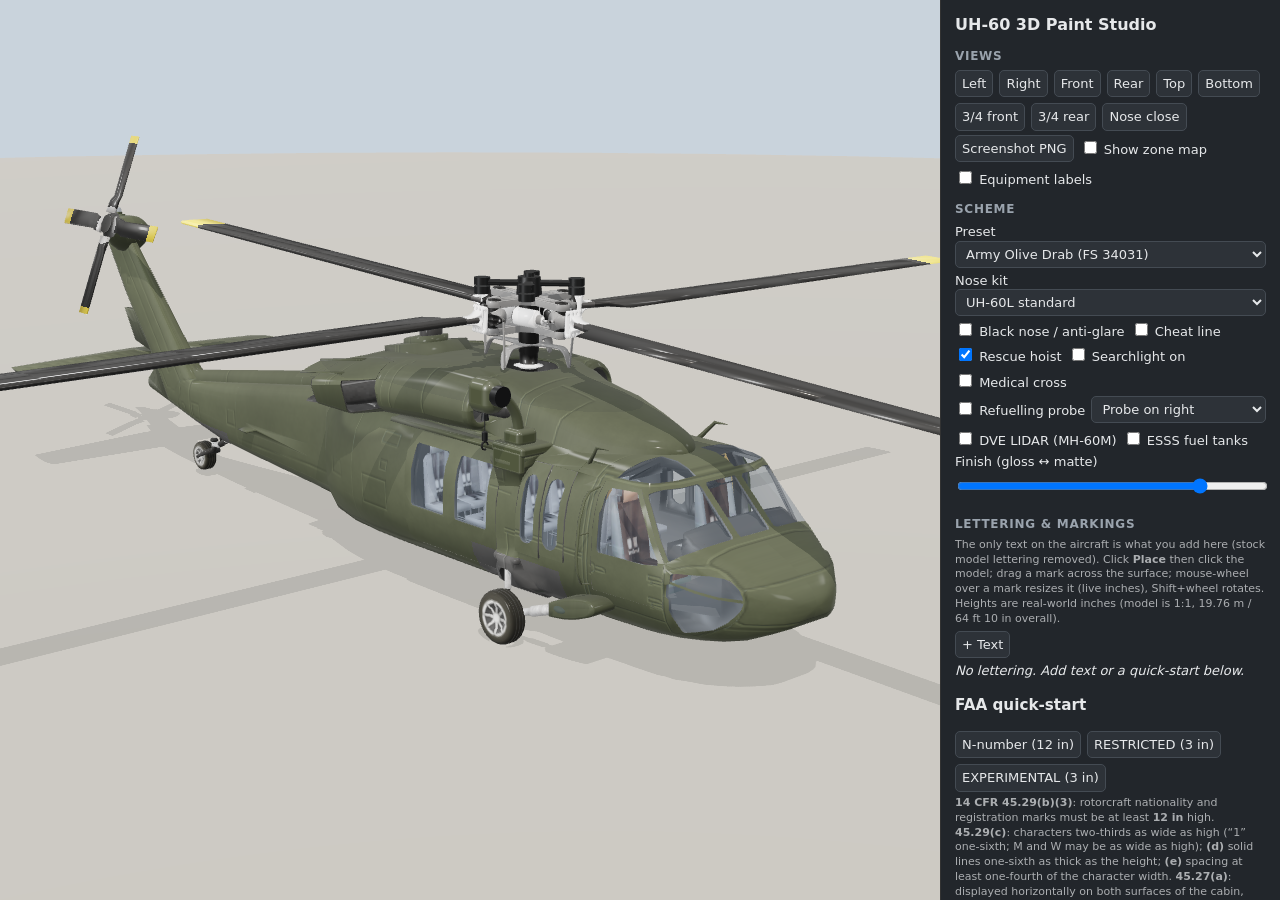
==== index.html @ edaa4375 "v5: clean stock markings, user lettering with FAA quick-starts, USCG graphics" ====
<!doctype html>
<html lang="en"><head><meta charset="utf-8"><meta name="viewport" content="width=device-width,initial-scale=1">
<title>UH-60 3D Paint Studio</title><link rel="stylesheet" href="style.css">
<script type="importmap">{"imports":{"three":"./lib/three/three.module.js","three/addons/":"./lib/three/addons/"}}</script>
</head><body>
<div id="view"><canvas id="c"></canvas><div id="split" hidden></div><div id="markTip" hidden></div><div id="labels"></div><div id="loading">Loading model…</div></div>
<aside id="ui">
  <h1>UH-60 3D Paint Studio</h1>
  <section><h2>Views</h2><div class="row" id="views"></div>
    <div class="row"><button id="shot">Screenshot PNG</button><label><input type="checkbox" id="zdbg"> Show zone map</label><label><input type="checkbox" id="labelsT"> Equipment labels</label></div></section>
  <section><h2>Scheme</h2>
    <label>Preset <select id="preset"></select></label>
    <label>Nose kit <select id="nose"></select></label>
    <div class="row"><label><input type="checkbox" id="antiglare"> Black nose / anti-glare</label><label><input type="checkbox" id="stripe"> Cheat line</label></div>
    <div class="row"><label><input type="checkbox" id="hoist"> Rescue hoist</label><label><input type="checkbox" id="light"> Searchlight on</label><label><input type="checkbox" id="cross"> Medical cross</label></div>
    <div class="row"><label><input type="checkbox" id="probe"> Refuelling probe</label><select id="probeSide"><option value="right">Probe on right</option><option value="left">Probe on left</option></select><label><input type="checkbox" id="lidar"> DVE LIDAR (MH-60M)</label><label><input type="checkbox" id="tanks"> ESSS fuel tanks</label></div>
    <label>Finish (gloss ↔ matte) <input type="range" id="finish" min="0.15" max="0.95" step="0.05"></label>
  </section>
  <section><h2>Lettering &amp; markings</h2>
    <p class="hint">The only text on the aircraft is what you add here (stock model lettering removed). Click <b>Place</b> then click the model; drag a mark across the surface; mouse-wheel over a mark resizes it (live inches), Shift+wheel rotates. Heights are real-world inches (model is 1:1, 19.76 m / 64 ft 10 in overall).</p>
    <div class="row"><button id="addText">+ Text</button></div>
    <div id="marks"></div>
    <h3>FAA quick-start</h3>
    <div class="row"><button id="faaN">N-number (12 in)</button><button id="faaR">RESTRICTED (3 in)</button><button id="faaX">EXPERIMENTAL (3 in)</button></div>
    <p class="hint cfr"><b>14 CFR 45.29(b)(3)</b>: rotorcraft nationality and registration marks must be at least <b>12 in</b> high. <b>45.29(c)</b>: characters two-thirds as wide as high (“1” one-sixth; M and W may be as wide as high); <b>(d)</b> solid lines one-sixth as thick as the height; <b>(e)</b> spacing at least one-fourth of the character width. <b>45.27(a)</b>: displayed horizontally on both surfaces of the cabin, fuselage, boom or tail. <b>45.23(b)</b>: on limited, restricted, experimental or provisionally certificated aircraft, the applicable word near each entrance to the cabin, cockpit or pilot station, in letters <b>not less than 2 in nor more than 6 in</b> high. Source: <a href="https://www.ecfr.gov/current/title-14/chapter-I/subchapter-C/part-45" target="_blank" rel="noopener">eCFR 14 CFR part 45</a> (current to Oct 22, 2026; last amended 90 FR 35211, Jul 24, 2025). “FAA proportions” sets glyph widths and spacing per 45.29(c)/(e); stroke thickness follows the font. Check your own aircraft's certification basis.</p>
    <h3>USCG-style graphics</h3>
    <div class="row"><label><input type="checkbox" id="uscgJet"> JET INTAKE chevron + DANGER box</label><label><input type="checkbox" id="uscgRescue"> RESCUE arrows (cockpit doors)</label></div>
  </section>
  <section><h2>Panels</h2>
    <div class="row"><label><input type="checkbox" id="panelMode" checked> Click to select panels</label><span id="selInfo"></span></div>
    <div class="row"><input type="color" id="panelColor" value="#c8102e"><button id="paintSel">Paint selected</button><button id="clearSel">Reset selected</button><button id="mirrorSel">+ other side</button><button id="deselect">Deselect</button></div>
  </section>
  <section><h2>Paint-break planes</h2>
    <div class="row"><button id="addV">+ Vertical</button><button id="addH">+ Horizontal</button><button id="addF">+ Free</button>
      <label><input type="checkbox" id="showPlanes" checked> Show planes</label>
      <select id="gizmoMode"><option value="translate">Gizmo: move</option><option value="rotate">Gizmo: rotate</option></select></div>
    <div id="planes"></div>
    <h3>Regions <button id="addR">+ Region</button></h3>
    <p class="hint">A region is painted where every chosen plane condition holds (e.g. behind P1 AND above P2). Later regions win; painted panels and the anti-glare sit on top.</p>
    <div id="regions"></div>
  </section>
  <section><h2>Zone colours</h2><div id="zones"></div></section>
  <section><h2>Save / compare</h2>
    <div class="row"><input id="saveName" placeholder="Scheme name"><button id="save">Save</button></div>
    <div id="saved"></div>
    <div class="row"><select id="cmpA"></select><select id="cmpB"></select><button id="compare">Compare A | B</button><button id="cmpOff">Exit</button></div>
    <div class="row"><button id="export">Export JSON</button><button id="importBtn">Import JSON</button><input type="file" id="importFile" accept="application/json" hidden></div>
  </section>
  <section class="credit"><h2>Credits</h2>
    <p>3D model: <a href="https://sketchfab.com/3d-models/sikorsky-uh-60-black-hawk-ee81eb66006b4d8980d0cf9ff6304b69" target="_blank" rel="noopener">“Sikorsky UH-60 Black Hawk” by helijah</a>, licensed <a href="https://creativecommons.org/licenses/by/4.0/" target="_blank" rel="noopener">CC BY 4.0</a>. Repainted with a zone mask, mission-equipment kits, decals and lighting added.</p>
    <p>Renderer: three.js (MIT). Kit dimensions: MH-60T ESS 9-in gimbal; Wescam MX-10 260 mm × 355 mm; others scaled from photos (approximate).</p>
  </section>
</aside>
<script type="module" src="app.js"></script>
</body></html>
---- style.css ----
*{box-sizing:border-box}body{margin:0;font:13px/1.35 system-ui,-apple-system,Segoe UI,Roboto,sans-serif;background:#1b1e22;color:#e6e8ea;display:flex;height:100vh;overflow:hidden}
#view{flex:1;position:relative;min-width:0}#c{width:100%;height:100%;display:block;touch-action:none}
#loading{position:absolute;inset:0;display:grid;place-items:center;font-size:18px;color:#cfd4d9;background:#2a2f35}
#split{position:absolute;top:0;bottom:0;left:50%;width:2px;background:#fff8}
#ui{width:340px;overflow:auto;padding:10px 14px;background:#22262b;border-left:1px solid #333}
h1{font-size:16px;margin:4px 0 8px}h2{font-size:12px;text-transform:uppercase;letter-spacing:.06em;color:#9aa3ad;margin:12px 0 6px}
label{display:block;margin:4px 0}.row{display:flex;flex-wrap:wrap;gap:6px;align-items:center;margin:4px 0}.row label{margin:0}
input,select,button{font:inherit;color:inherit;background:#2d3238;border:1px solid #444b53;border-radius:5px;padding:4px 6px}
select,input:not([type]),input[type=range]{width:100%}.row select,.row input:not([type=checkbox]){width:auto;flex:1}
button{cursor:pointer}button:hover{background:#3a4047}
.zone{display:flex;align-items:center;gap:8px;margin:3px 0}.zone input[type=color]{width:38px;height:24px;padding:0;border:none;background:none}
#saved .item{display:flex;justify-content:space-between;align-items:center;gap:6px;margin:2px 0}
.credit p{color:#aeb6bf;font-size:12px}a{color:#8fc1ff}
body.shot #ui{display:none}
@media (max-width:800px){body{flex-direction:column}#ui{width:100%;height:45vh}#view{height:55vh}}
#labels{position:absolute;inset:0;pointer-events:none}

.plane,.region{border:1px solid #0002;border-radius:6px;padding:6px;margin:6px 0}
.plane.act{border-color:#ffb000;background:#ffb00010}
label.sl{display:grid;grid-template-columns:1fr 2fr 3em;gap:6px;align-items:center;font-size:12px}
.hint{font-size:11px;opacity:.7;margin:2px 0}
body.shot #view{inset:0}

#markTip{position:absolute;pointer-events:none;background:#111d;color:#fff;font:600 12px system-ui;padding:3px 7px;border-radius:4px;z-index:5;white-space:nowrap}
.mark{border:1px solid #3334;border-radius:6px;padding:6px;margin:6px 0}
.mark.sel{border-color:#0af;box-shadow:0 0 0 1px #0af inset}
.mark input[type=number]{width:4.2em}
.mark input[data-k=text]{flex:1;min-width:8em}
.ok{color:#1a7f37;font-size:11px}.bad{color:#c62828;font-size:11px}
.cfr{font-size:11px;line-height:1.35}
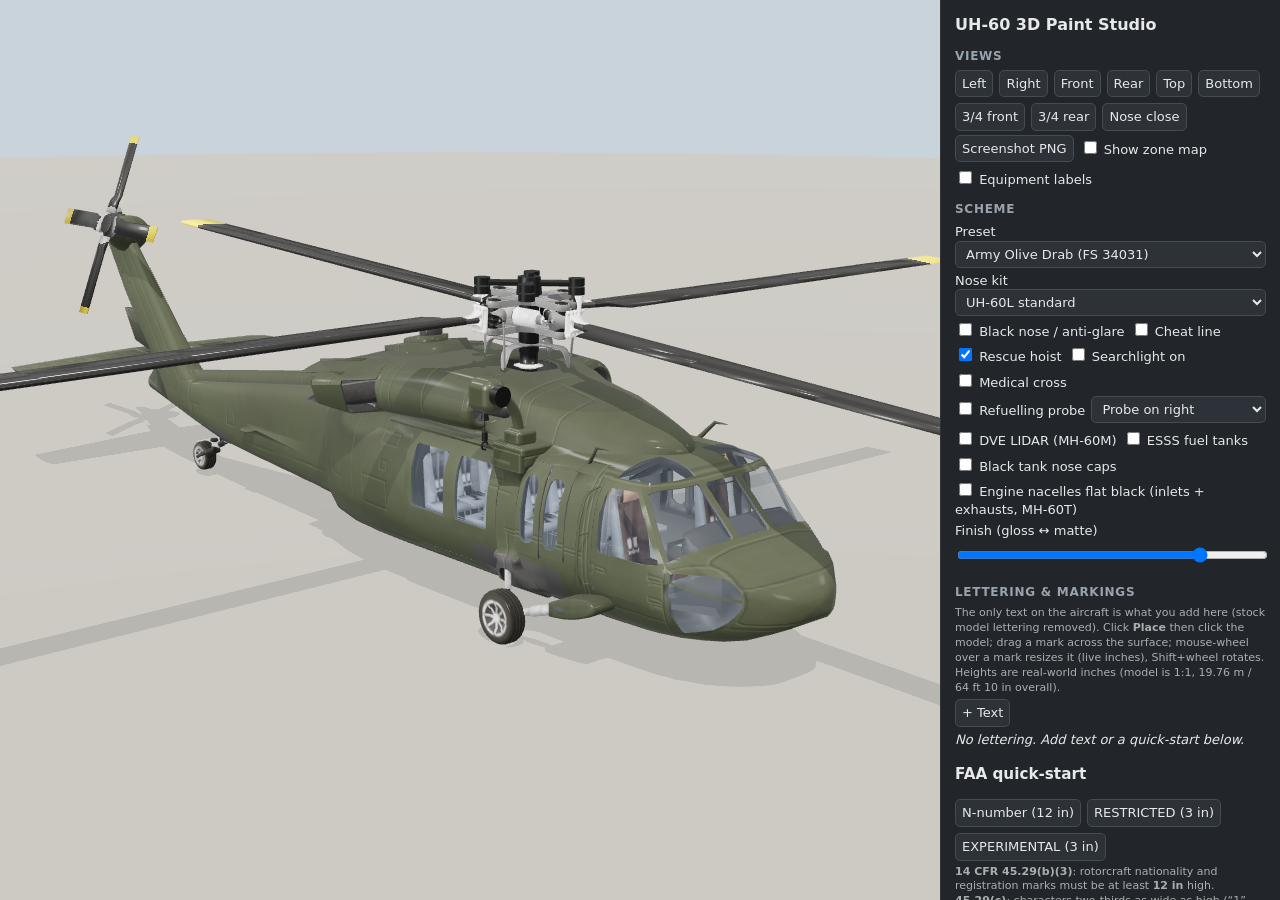
==== commit 216f6741: "v6: flat-black engine nacelle inlets/exhausts toggle, black ESSS tank nose caps, tanks repositioned " ====
--- a/index.html
+++ b/index.html
@@ -13,7 +13,8 @@
     <label>Nose kit <select id="nose"></select></label>
     <div class="row"><label><input type="checkbox" id="antiglare"> Black nose / anti-glare</label><label><input type="checkbox" id="stripe"> Cheat line</label></div>
     <div class="row"><label><input type="checkbox" id="hoist"> Rescue hoist</label><label><input type="checkbox" id="light"> Searchlight on</label><label><input type="checkbox" id="cross"> Medical cross</label></div>
-    <div class="row"><label><input type="checkbox" id="probe"> Refuelling probe</label><select id="probeSide"><option value="right">Probe on right</option><option value="left">Probe on left</option></select><label><input type="checkbox" id="lidar"> DVE LIDAR (MH-60M)</label><label><input type="checkbox" id="tanks"> ESSS fuel tanks</label></div>
+    <div class="row"><label><input type="checkbox" id="probe"> Refuelling probe</label><select id="probeSide"><option value="right">Probe on right</option><option value="left">Probe on left</option></select><label><input type="checkbox" id="lidar"> DVE LIDAR (MH-60M)</label><label><input type="checkbox" id="tanks"> ESSS fuel tanks</label><label><input type="checkbox" id="tankCaps"> Black tank nose caps</label></div>
+    <div class="row"><label><input type="checkbox" id="nacelles"> Engine nacelles flat black (inlets + exhausts, MH-60T)</label></div>
     <label>Finish (gloss ↔ matte) <input type="range" id="finish" min="0.15" max="0.95" step="0.05"></label>
   </section>
   <section><h2>Lettering &amp; markings</h2>
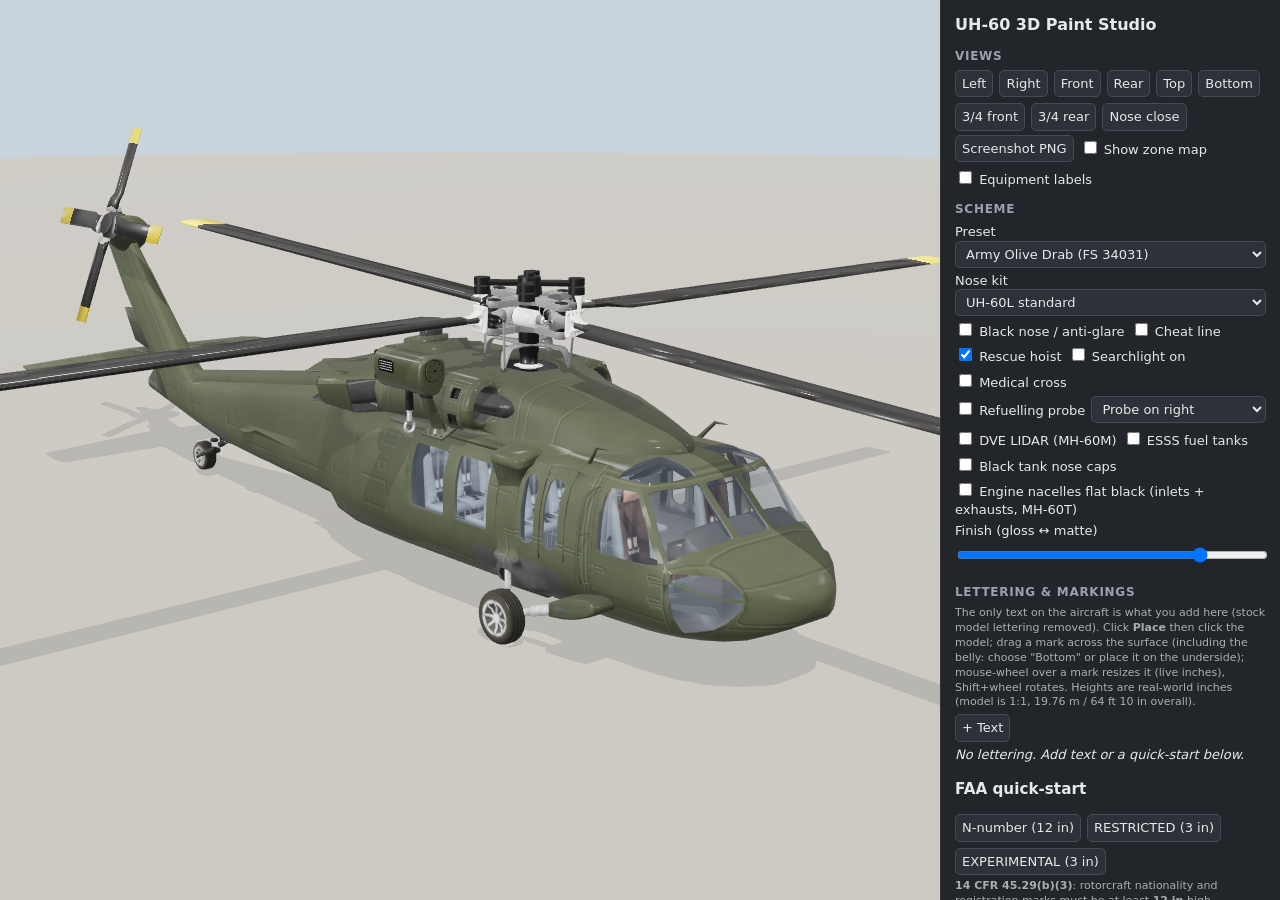
==== commit 080eda59: "Texas star: drag/wheel/panel move+resize in inches, clamped to blue field, reset; lettering on the b" ====
--- a/index.html
+++ b/index.html
@@ -18,12 +18,16 @@
     <label>Finish (gloss ↔ matte) <input type="range" id="finish" min="0.15" max="0.95" step="0.05"></label>
   </section>
   <section><h2>Lettering &amp; markings</h2>
-    <p class="hint">The only text on the aircraft is what you add here (stock model lettering removed). Click <b>Place</b> then click the model; drag a mark across the surface; mouse-wheel over a mark resizes it (live inches), Shift+wheel rotates. Heights are real-world inches (model is 1:1, 19.76 m / 64 ft 10 in overall).</p>
+    <p class="hint">The only text on the aircraft is what you add here (stock model lettering removed). Click <b>Place</b> then click the model; drag a mark across the surface (including the belly: choose "Bottom" or place it on the underside); mouse-wheel over a mark resizes it (live inches), Shift+wheel rotates. Heights are real-world inches (model is 1:1, 19.76 m / 64 ft 10 in overall).</p>
     <div class="row"><button id="addText">+ Text</button></div>
     <div id="marks"></div>
     <h3>FAA quick-start</h3>
     <div class="row"><button id="faaN">N-number (12 in)</button><button id="faaR">RESTRICTED (3 in)</button><button id="faaX">EXPERIMENTAL (3 in)</button></div>
     <p class="hint cfr"><b>14 CFR 45.29(b)(3)</b>: rotorcraft nationality and registration marks must be at least <b>12 in</b> high. <b>45.29(c)</b>: characters two-thirds as wide as high (“1” one-sixth; M and W may be as wide as high); <b>(d)</b> solid lines one-sixth as thick as the height; <b>(e)</b> spacing at least one-fourth of the character width. <b>45.27(a)</b>: displayed horizontally on both surfaces of the cabin, fuselage, boom or tail. <b>45.23(b)</b>: on limited, restricted, experimental or provisionally certificated aircraft, the applicable word near each entrance to the cabin, cockpit or pilot station, in letters <b>not less than 2 in nor more than 6 in</b> high. Source: <a href="https://www.ecfr.gov/current/title-14/chapter-I/subchapter-C/part-45" target="_blank" rel="noopener">eCFR 14 CFR part 45</a> (current to Oct 22, 2026; last amended 90 FR 35211, Jul 24, 2025). “FAA proportions” sets glyph widths and spacing per 45.29(c)/(e); stroke thickness follows the font. Check your own aircraft's certification basis.</p>
+    <div id="starBox" hidden><h3>Texas star <button id="starReset">Reset star</button></h3>
+      <p class="hint">Drag the white star on the model to move it within the blue field; mouse-wheel over it to resize. Offsets are from the default position.</p>
+      <div class="row"><label>Size <input type="number" id="starIn" step="0.5" min="4" max="59"> in</label><input type="range" id="starRng" min="4" max="59" step="0.5"><span id="starHin"></span></div>
+      <div class="row"><label>Aft <input type="number" id="starA" step="1"> in</label><label>Up <input type="number" id="starY" step="1"> in</label></div></div>
     <h3>USCG-style graphics</h3>
     <div class="row"><label><input type="checkbox" id="uscgJet"> JET INTAKE chevron + DANGER box</label><label><input type="checkbox" id="uscgRescue"> RESCUE arrows (cockpit doors)</label></div>
   </section>
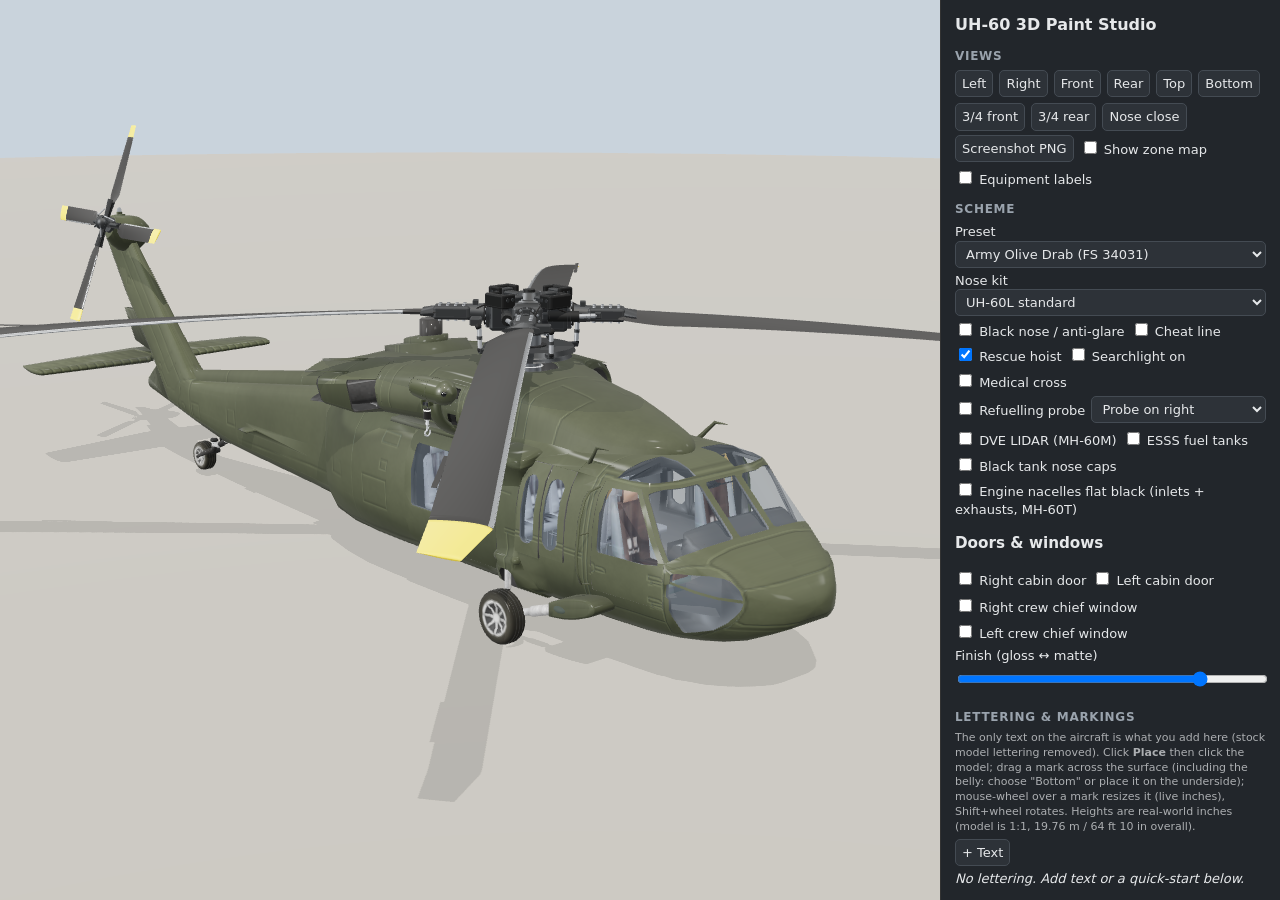
==== commit 07db911c: "Doors: open/close cabin sliding doors and crew chief windows (animated, paint/decals move, saved wit" ====
--- a/index.html
+++ b/index.html
@@ -15,6 +15,7 @@
     <div class="row"><label><input type="checkbox" id="hoist"> Rescue hoist</label><label><input type="checkbox" id="light"> Searchlight on</label><label><input type="checkbox" id="cross"> Medical cross</label></div>
     <div class="row"><label><input type="checkbox" id="probe"> Refuelling probe</label><select id="probeSide"><option value="right">Probe on right</option><option value="left">Probe on left</option></select><label><input type="checkbox" id="lidar"> DVE LIDAR (MH-60M)</label><label><input type="checkbox" id="tanks"> ESSS fuel tanks</label><label><input type="checkbox" id="tankCaps"> Black tank nose caps</label></div>
     <div class="row"><label><input type="checkbox" id="nacelles"> Engine nacelles flat black (inlets + exhausts, MH-60T)</label></div>
+    <h3>Doors &amp; windows</h3><div class="row" id="doorsRow"></div>
     <label>Finish (gloss ↔ matte) <input type="range" id="finish" min="0.15" max="0.95" step="0.05"></label>
   </section>
   <section><h2>Lettering &amp; markings</h2>
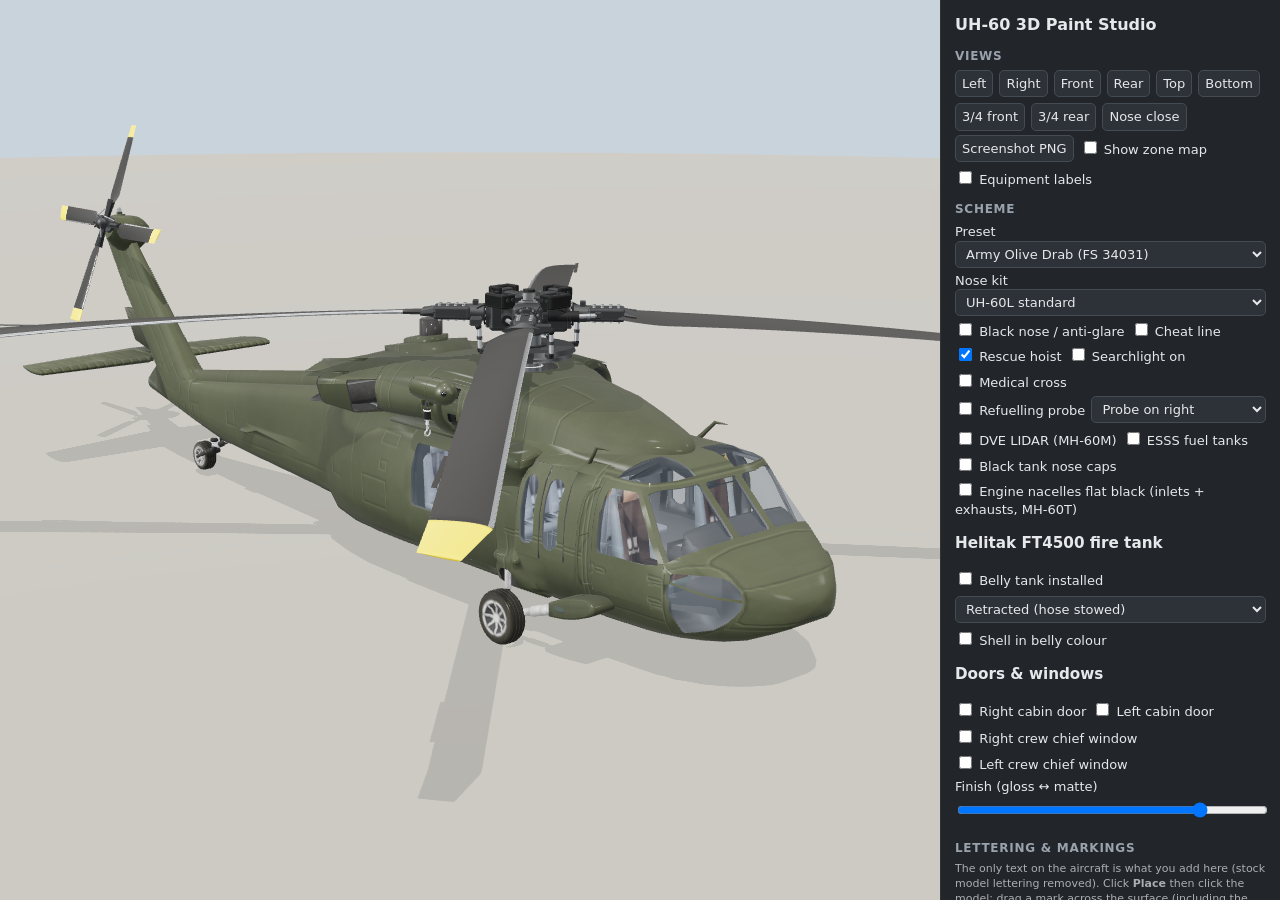
==== commit 8ab098f1: "Add Helitak FT4500 belly fire tank option (extend/retract with snorkel hose)" ====
--- a/index.html
+++ b/index.html
@@ -15,6 +15,7 @@
     <div class="row"><label><input type="checkbox" id="hoist"> Rescue hoist</label><label><input type="checkbox" id="light"> Searchlight on</label><label><input type="checkbox" id="cross"> Medical cross</label></div>
     <div class="row"><label><input type="checkbox" id="probe"> Refuelling probe</label><select id="probeSide"><option value="right">Probe on right</option><option value="left">Probe on left</option></select><label><input type="checkbox" id="lidar"> DVE LIDAR (MH-60M)</label><label><input type="checkbox" id="tanks"> ESSS fuel tanks</label><label><input type="checkbox" id="tankCaps"> Black tank nose caps</label></div>
     <div class="row"><label><input type="checkbox" id="nacelles"> Engine nacelles flat black (inlets + exhausts, MH-60T)</label></div>
+    <h3>Helitak FT4500 fire tank</h3><div class="row"><label><input type="checkbox" id="helitak"> Belly tank installed</label><select id="helitakExt"><option value="0">Retracted (hose stowed)</option><option value="1">Extended (snorkel hanging)</option></select><label><input type="checkbox" id="helitakMatch"> Shell in belly colour</label></div>
     <h3>Doors &amp; windows</h3><div class="row" id="doorsRow"></div>
     <label>Finish (gloss ↔ matte) <input type="range" id="finish" min="0.15" max="0.95" step="0.05"></label>
   </section>
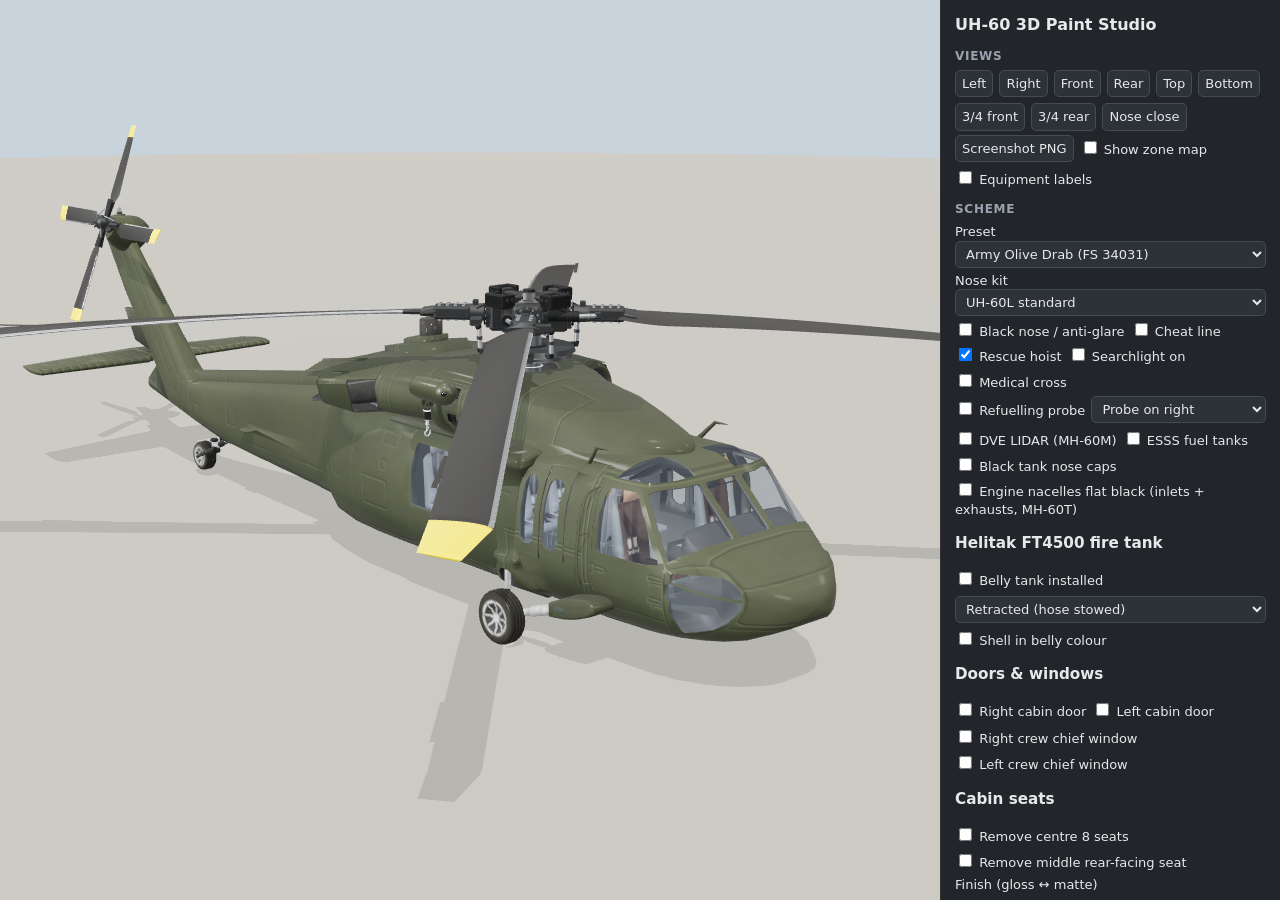
==== commit c0086cc5: "Removable cabin seats: toggles for the centre 8 troop seats and the middle rear-facing seat between " ====
--- a/index.html
+++ b/index.html
@@ -17,6 +17,7 @@
     <div class="row"><label><input type="checkbox" id="nacelles"> Engine nacelles flat black (inlets + exhausts, MH-60T)</label></div>
     <h3>Helitak FT4500 fire tank</h3><div class="row"><label><input type="checkbox" id="helitak"> Belly tank installed</label><select id="helitakExt"><option value="0">Retracted (hose stowed)</option><option value="1">Extended (snorkel hanging)</option></select><label><input type="checkbox" id="helitakMatch"> Shell in belly colour</label></div>
     <h3>Doors &amp; windows</h3><div class="row" id="doorsRow"></div>
+    <h3>Cabin seats</h3><div class="row" id="seatsRow"></div>
     <label>Finish (gloss ↔ matte) <input type="range" id="finish" min="0.15" max="0.95" step="0.05"></label>
   </section>
   <section><h2>Lettering &amp; markings</h2>
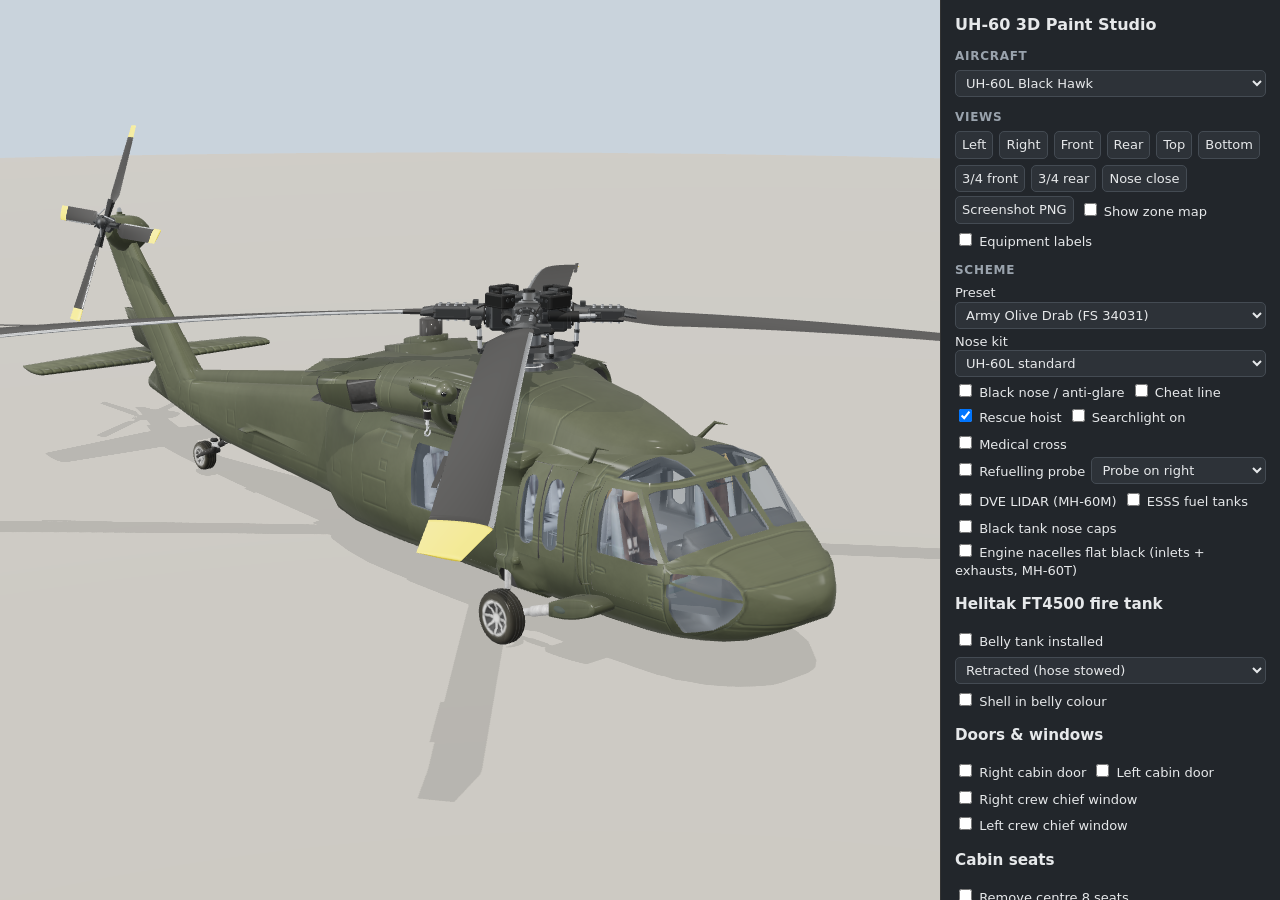
==== commit 8e78beb7: "Add Bell 206B JetRanger paint page (FlightGear GPL-2 model) with aircraft selector; Bell 505 listed " ====
--- a/index.html
+++ b/index.html
@@ -6,6 +6,9 @@
 <div id="view"><canvas id="c"></canvas><div id="split" hidden></div><div id="markTip" hidden></div><div id="labels"></div><div id="loading">Loading model…</div></div>
 <aside id="ui">
   <h1>UH-60 3D Paint Studio</h1>
+  <section><h2>Aircraft</h2>
+    <select id="aircraft"><option value="uh60" selected>UH-60L Black Hawk</option><option value="505" disabled>Bell 505 Jet Ranger X (no licensed model yet)</option><option value="206">Bell 206B JetRanger</option></select>
+  </section>
   <section><h2>Views</h2><div class="row" id="views"></div>
     <div class="row"><button id="shot">Screenshot PNG</button><label><input type="checkbox" id="zdbg"> Show zone map</label><label><input type="checkbox" id="labelsT"> Equipment labels</label></div></section>
   <section><h2>Scheme</h2>
@@ -56,8 +59,10 @@
   </section>
   <section class="credit"><h2>Credits</h2>
     <p>3D model: <a href="https://sketchfab.com/3d-models/sikorsky-uh-60-black-hawk-ee81eb66006b4d8980d0cf9ff6304b69" target="_blank" rel="noopener">“Sikorsky UH-60 Black Hawk” by helijah</a>, licensed <a href="https://creativecommons.org/licenses/by/4.0/" target="_blank" rel="noopener">CC BY 4.0</a>. Repainted with a zone mask, mission-equipment kits, decals and lighting added.</p>
+    <p>Bell 206 page model: FlightGear Bell-206-JetRanger by MOJO &amp; Emmanuel BARANGER, <a href="model/BELL206-LICENSE.txt">GPL-2.0</a>.</p>
     <p>Renderer: three.js (MIT). Kit dimensions: MH-60T ESS 9-in gimbal; Wescam MX-10 260 mm × 355 mm; others scaled from photos (approximate).</p>
   </section>
 </aside>
+<script>document.getElementById('aircraft').onchange = e => { if (e.target.value === '206') location.href = 'bell.html'; };</script>
 <script type="module" src="app.js"></script>
 </body></html>
